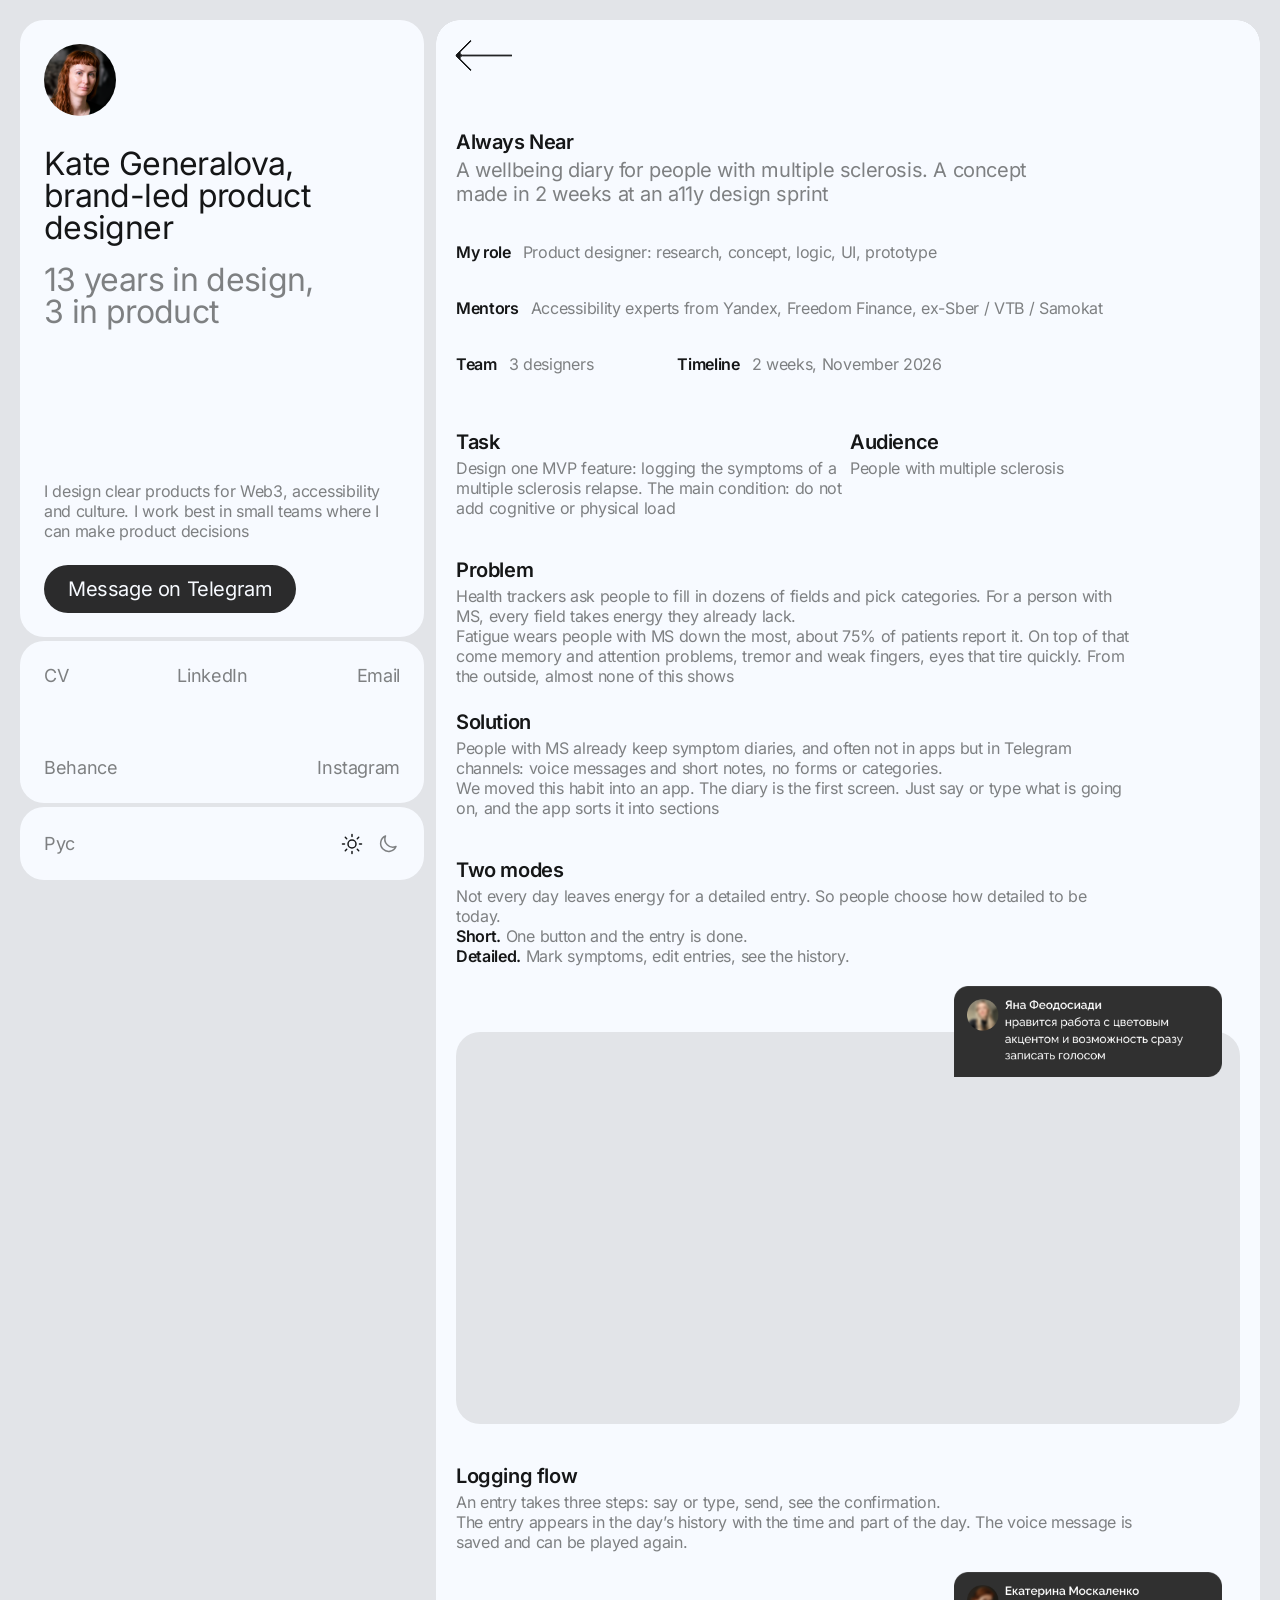
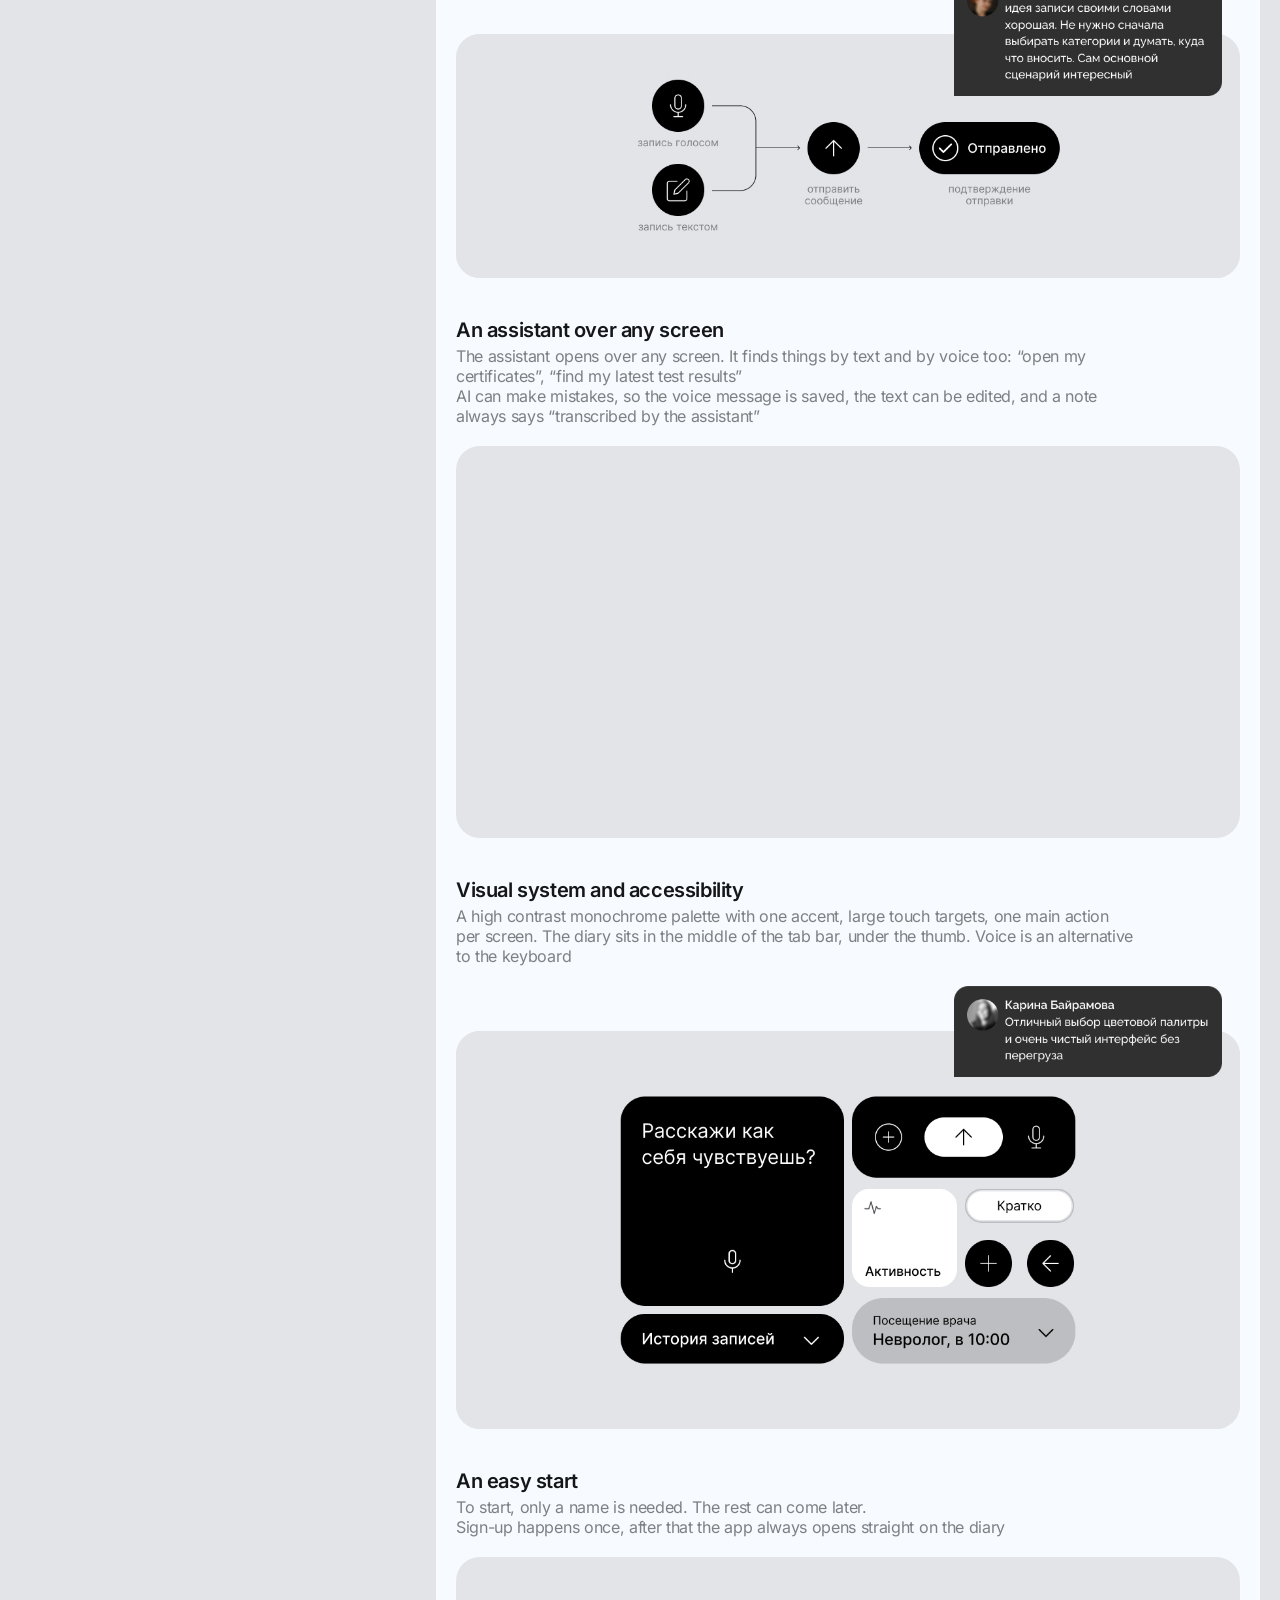
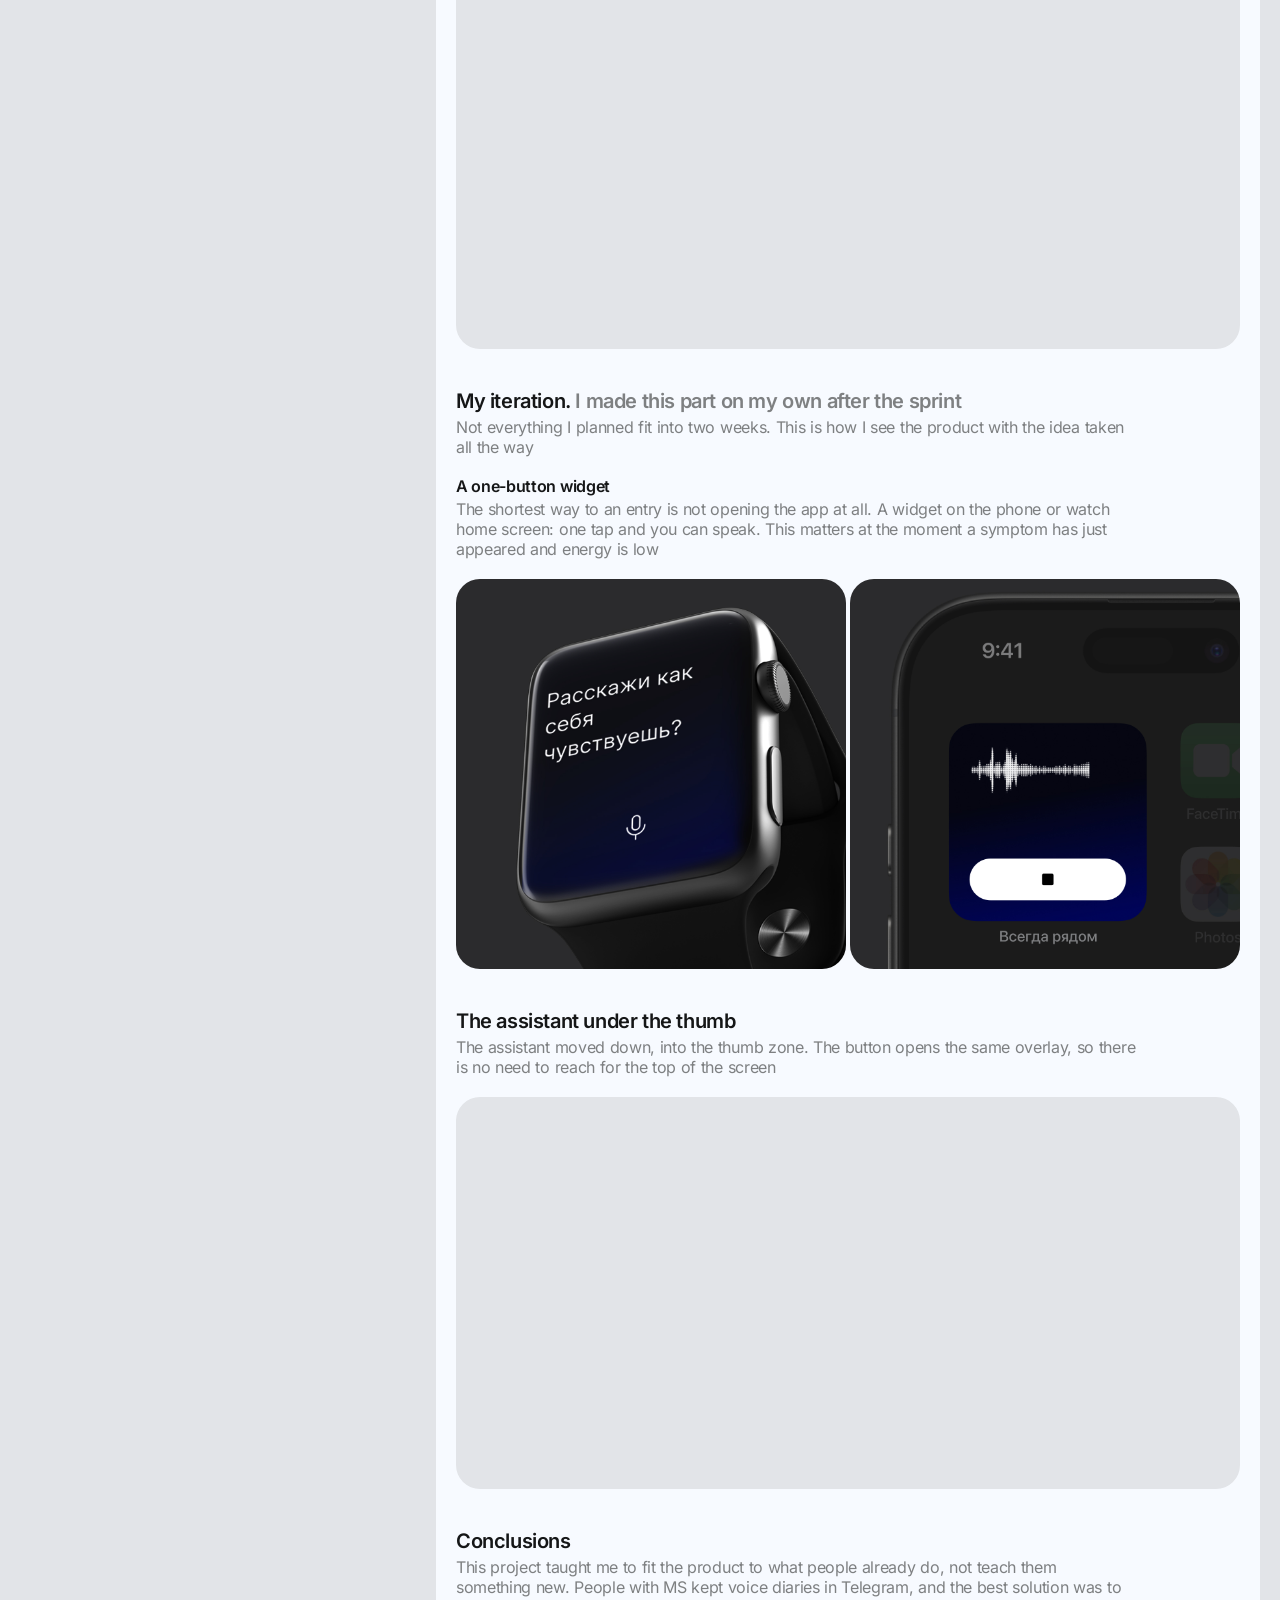
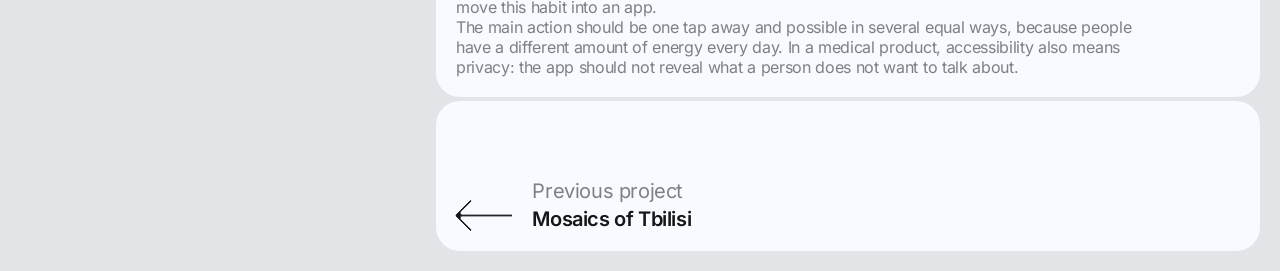
==== case_a11y.html @ 85a53da7 "Portfolio site Co-Authored-By: Claude Opus 5.5 <noreply@anthropic.com>" ====
<!doctype html>
<html lang="en" data-title-key="a_page_title">
<head>
<meta charset="utf-8">
<meta name="viewport" content="width=device-width, initial-scale=1">
<meta http-equiv="Content-Security-Policy" content="default-src 'self'; img-src 'self' data:; media-src 'self'; style-src 'self'; script-src 'self'; font-src 'self'; connect-src 'none'; object-src 'none'; base-uri 'none'; form-action 'none'">
<meta name="referrer" content="strict-origin-when-cross-origin">
<title>Катерина Генералова, продуктовый дизайнер</title>
<link rel="stylesheet" href="css/tokens.css">
<link rel="stylesheet" href="css/styles.css">
<script src="js/theme.js"></script>
<script src="js/app.js" defer></script>
</head>
<body class="page-case">
<svg class="svg-defs" width="0" height="0" aria-hidden="true" focusable="false"><filter id="tint-light" color-interpolation-filters="sRGB"><feColorMatrix type="matrix" values="0 0 0 0 0.9686  0 0 0 0 0.9804  0 0 0 0 1  0 0 0 1 0"/></filter></svg>
<a class="skip-link" href="#projects" data-i18n="skip">К содержимому</a>

<div class="layout">

  <!-- Mobile header (hidden on desktop). Figma 73:3357 -->
  <header class="panel mobile-head">
    <a class="nav-link t-link-24" href="https://drive.google.com/file/d/1fg4uXJg_R9ozg3dvVXu9_5D3tAVqgk2d/view" data-cv rel="noopener noreferrer" target="_blank" data-i18n="cv">CV</a>
    <!-- Figma 75:3471: Telegram button appears here once the profile button scrolls out of view (js/app.js) -->
    <a class="btn btn-small head-btn" href="https://t.me/Kate_Ge" target="_blank" rel="noopener noreferrer" data-i18n="btn_tg" tabindex="-1" aria-hidden="true">Message on Telegram</a>
    <button class="menu-btn" type="button" aria-label="Меню" data-i18n-aria="menu" aria-expanded="false" aria-controls="mobile-menu"><img src="assets/menu.svg" width="32" height="32" alt=""></button>
    <!-- Menu contents: same links as the desktop links panel, without CV. Layout inside is not in Figma, built from the desktop link style -->
    <ul class="mobile-menu" id="mobile-menu" hidden>
      <li><a class="nav-link t-link-24" href="https://www.linkedin.com/in/kate-generalova/" target="_blank" rel="noopener noreferrer">LinkedIn</a></li>
      <li><a class="nav-link t-link-24" href="mailto:kate.ge.dsgn@gmail.com">Email</a></li>
      <li><a class="nav-link t-link-24" href="https://www.behance.net/katya-generalova" target="_blank" rel="noopener noreferrer">Behance</a></li>
      <li><a class="nav-link t-link-24" href="https://www.instagram.com/ka_te_ge/" target="_blank" rel="noopener noreferrer">Instagram</a></li>
      <li><button class="nav-link t-link-24 lang-btn" type="button" data-lang-toggle>Eng</button></li>
      <li class="mobile-theme"><div class="theme-switch" role="group" aria-label="Тема" data-i18n-aria="theme_label">
          <button class="theme-btn" type="button" data-theme-set="light" aria-pressed="false" aria-label="Светлая тема" data-i18n-aria="theme_light"><svg class="theme-icon" width="24" height="24" viewBox="0 0 24 24" fill="none" stroke="currentColor" stroke-width="1.5" stroke-linecap="round" stroke-linejoin="round" aria-hidden="true" focusable="false"><circle cx="12" cy="12" r="4"/><path d="M12 2.5v2M12 19.5v2M2.5 12h2M19.5 12h2M5.3 5.3l1.4 1.4M17.3 17.3l1.4 1.4M5.3 18.7l1.4-1.4M17.3 6.7l1.4-1.4"/></svg></button>
          <button class="theme-btn" type="button" data-theme-set="dark" aria-pressed="false" aria-label="Тёмная тема" data-i18n-aria="theme_dark"><svg class="theme-icon" width="24" height="24" viewBox="0 0 24 24" fill="none" stroke="currentColor" stroke-width="1.5" stroke-linecap="round" stroke-linejoin="round" aria-hidden="true" focusable="false"><path d="M20 14.5A8 8 0 0 1 9.5 4a8 8 0 1 0 10.5 10.5z"/></svg></button>
        </div></li>
    </ul>
  </header>

  <aside class="sidebar">
    <section class="panel profile" aria-label="Профиль" data-i18n-aria="profile_label">
      <div class="profile-top">
        <img class="avatar" src="assets/avatar.png" width="72" height="72" alt="" data-i18n-alt="avatar">
        <h1 class="profile-name"><span class="t-heading-32 name" data-i18n="name">Катерина Генералова, продуктовый дизайнер с бренд-бэкграундом</span> <span class="t-heading-32 subtitle" data-i18n="subtitle">13 лет в дизайне,
3 года в продукте</span></h1>
      </div>
      <div class="profile-bottom">
        <p class="bio t-tag-16" data-i18n="bio">Проектирую понятные продукты: Web3, доступность, культура. Лучше всего работаю в небольших командах, где можно принимать продуктовые решения</p>
        <a class="btn" href="https://t.me/Kate_Ge" target="_blank" rel="noopener noreferrer" data-i18n="btn_tg">написать в Telegram</a>
      </div>
    </section>

    <nav class="panel links" aria-label="Ссылки" data-i18n-aria="links_label">
      <ul class="links-row">
        <li><a class="nav-link t-link-24" href="https://drive.google.com/file/d/1fg4uXJg_R9ozg3dvVXu9_5D3tAVqgk2d/view" data-cv rel="noopener noreferrer" target="_blank" data-i18n="cv">CV</a></li>
        <li><a class="nav-link t-link-24" href="https://www.linkedin.com/in/kate-generalova/" target="_blank" rel="noopener noreferrer">LinkedIn</a></li>
        <li><a class="nav-link t-link-24" href="mailto:kate.ge.dsgn@gmail.com">Email</a></li>
      </ul>
      <ul class="links-row">
        <li><a class="nav-link t-link-24" href="https://www.behance.net/katya-generalova" target="_blank" rel="noopener noreferrer">Behance</a></li>
        <li><a class="nav-link t-link-24" href="https://www.instagram.com/ka_te_ge/" target="_blank" rel="noopener noreferrer">Instagram</a></li>
      </ul>
    </nav>

    <!-- Figma final 2, 169:4164: language and theme sit in the bottom panel on desktop -->
    <div class="panel settings">
      <button class="nav-link t-link-24 lang-btn" type="button" data-lang-toggle>Eng</button>
      <div class="theme-switch" role="group" aria-label="Тема" data-i18n-aria="theme_label">
        <button class="theme-btn" type="button" data-theme-set="light" aria-pressed="false" aria-label="Светлая тема" data-i18n-aria="theme_light"><svg class="theme-icon" width="24" height="24" viewBox="0 0 24 24" fill="none" stroke="currentColor" stroke-width="1.5" stroke-linecap="round" stroke-linejoin="round" aria-hidden="true" focusable="false"><circle cx="12" cy="12" r="4"/><path d="M12 2.5v2M12 19.5v2M2.5 12h2M19.5 12h2M5.3 5.3l1.4 1.4M17.3 17.3l1.4 1.4M5.3 18.7l1.4-1.4M17.3 6.7l1.4-1.4"/></svg></button>
        <button class="theme-btn" type="button" data-theme-set="dark" aria-pressed="false" aria-label="Тёмная тема" data-i18n-aria="theme_dark"><svg class="theme-icon" width="24" height="24" viewBox="0 0 24 24" fill="none" stroke="currentColor" stroke-width="1.5" stroke-linecap="round" stroke-linejoin="round" aria-hidden="true" focusable="false"><path d="M20 14.5A8 8 0 0 1 9.5 4a8 8 0 1 0 10.5 10.5z"/></svg></button>
      </div>
    </div>
  </aside>

  <main id="projects" class="projects" tabindex="-1">
    <article class="case panel">
      <a class="case-back" href="index.html" aria-label="Назад к проектам" data-i18n-aria="back"><span class="arrow-wrap"><img class="arrow" src="assets/arrow.svg" alt="" width="57.43" height="31.12"></span></a>

      <header class="case-head">
        <div class="case-intro">
          <h2 class="t-title-20" data-i18n="a_title">Всегда рядом</h2>
          <p class="t-desc-20" data-i18n="a_desc">Дневник самочувствия для людей с рассеянным склерозом. Концепт, сделанный за 2 недели на a11y дизайн-спринте</p>
        </div>
      </header>

      <div class="case-meta">
        <div class="case-role"><span class="case-label" data-i18n="role_label">Моя роль</span><span class="case-text" data-i18n="a_role">Продуктовый дизайнер: исследование, концепция, логика, UI, прототип</span></div>
        <div class="case-role"><span class="case-label" data-i18n="a_mentors_l">Менторы</span><span class="case-text" data-i18n="a_mentors">Эксперты по доступности из Яндекс, Freedom Finance, ex-Сбер / ВТБ / Самокат</span></div>
        <div class="case-meta-row">
          <div class="case-role"><span class="case-label" data-i18n="a_team_l">Команда</span><span class="case-text" data-i18n="a_team">3 дизайнера</span></div>
          <div class="case-role"><span class="case-label" data-i18n="a_term_l">Срок</span><span class="case-text" data-i18n="a_term">2 недели, ноябрь 2026</span></div>
        </div>
      </div>

      <div class="case-cols">
        <section class="case-col">
          <h3 class="t-title-20" data-i18n="task_h">Задача</h3>
          <p class="case-text" data-i18n="a_task">Спроектировать одну MVP-фичу: фиксацию симптомов обострения рассеянного склероза. Главное условие «не увеличивать когнитивную и физическую нагрузку на человека»</p>
        </section>
        <section class="case-col">
          <h3 class="t-title-20" data-i18n="aud_h">Аудитория</h3>
          <p class="case-text" data-i18n="a_aud">Люди с рассеянным склерозом</p>
        </section>
      </div>

      <section class="case-block">
        <div class="case-copy">
          <h3 class="t-title-20" data-i18n="a_prob_h">Проблема</h3>
          <p class="case-text" data-i18n="a_prob_1"></p>
          <p class="case-text" data-i18n="a_prob_2"></p>
        </div>
      </section>

      <section class="case-block case-block-tight">
        <div class="case-copy">
          <h3 class="t-title-20" data-i18n="sol_h">Решение</h3>
          <p class="case-text" data-i18n="a_sol_1"></p>
          <p class="case-text" data-i18n="a_sol_2"></p>
        </div>
      </section>

      <section class="case-block">
        <div class="case-copy">
          <h3 class="t-title-20" data-i18n="a_modes_h">Два режима</h3>
          <p class="case-text" data-i18n="a_modes_t"></p>
          <p class="case-text"><strong class="case-num" data-i18n="a_short_b">Кратко.</strong> <span data-i18n="a_short_t"></span></p>
          <p class="case-text"><strong class="case-num" data-i18n="a_full_b">Развёрнуто.</strong> <span data-i18n="a_full_t"></span></p>
        </div>
      </section>

      <figure class="case-fig has-comment c-short">
        <img class="case-comment" src="assets/a11y/comment-feodosiadi.png" width="822" height="278" alt="Яна Феодосиади: нравится работа с цветовым акцентом и возможность сразу записать голосом" data-i18n-alt="a_c_feo" loading="lazy">
        <video class="case-video" src="assets/a11y/diary-modes.mp4" width="1920" height="1080" autoplay muted loop playsinline preload="metadata" aria-label="Видео: краткий и развёрнутый режим дневника" data-i18n-aria="a_v_modes"></video>
      </figure>

      <section class="case-block">
        <div class="case-copy">
          <h3 class="t-title-20" data-i18n="a_flow_h">Сценарий записи</h3>
          <p class="case-text" data-i18n="a_flow_1"></p>
          <p class="case-text" data-i18n="a_flow_2"></p>
        </div>
      </section>

      <figure class="case-fig has-comment c-tall">
        <img class="case-comment" src="assets/a11y/comment-moskalenko.png" width="822" height="380" alt="Екатерина Москаленко: идея записи своими словами хорошая. Не нужно сначала выбирать категории и думать, куда что вносить. Сам основной сценарий интересный" data-i18n-alt="a_c_mos" loading="lazy">
        <img src="assets/a11y/scenario.jpg" width="1200" height="374" alt="Три шага записи: сказать или написать, отправить, увидеть подтверждение" data-i18n-alt="a_i_flow" loading="lazy">
      </figure>

      <section class="case-block">
        <div class="case-copy">
          <h3 class="t-title-20" data-i18n="a_asst_h">Помощник поверх экрана</h3>
          <p class="case-text" data-i18n="a_asst_1"></p>
          <p class="case-text" data-i18n="a_asst_2"></p>
        </div>
      </section>

      <figure class="case-fig">
        <video class="case-video" src="assets/a11y/assistant.mp4" width="1920" height="1080" autoplay muted loop playsinline preload="metadata" aria-label="Видео: помощник поверх экрана" data-i18n-aria="a_v_asst"></video>
      </figure>

      <section class="case-block">
        <div class="case-copy">
          <h3 class="t-title-20" data-i18n="a_vis_h">Визуальная система и доступность</h3>
          <p class="case-text" data-i18n="a_vis_t"></p>
        </div>
      </section>

      <figure class="case-fig has-comment c-short">
        <img class="case-comment" src="assets/a11y/comment-bayramova.png" width="822" height="278" alt="Карина Байрамова: отличный выбор цветовой палитры и очень чистый интерфейс без перегруза" data-i18n-alt="a_c_bay" loading="lazy">
        <img src="assets/a11y/visual.jpg" width="1200" height="608" alt="Палитра, акцент и крупные элементы интерфейса" data-i18n-alt="a_i_vis" loading="lazy">
      </figure>

      <section class="case-block">
        <div class="case-copy">
          <h3 class="t-title-20" data-i18n="a_start_h">Простой старт</h3>
          <p class="case-text" data-i18n="a_start_1"></p>
          <p class="case-text" data-i18n="a_start_2"></p>
        </div>
      </section>

      <figure class="case-fig">
        <video class="case-video" src="assets/a11y/onboarding.mp4" width="1920" height="1080" autoplay muted loop playsinline preload="metadata" aria-label="Видео: первый запуск приложения" data-i18n-aria="a_v_start"></video>
      </figure>

      <section class="case-block case-part">
        <div class="case-copy">
          <h3 class="t-title-20"><span data-i18n="a_iter_h">Моя итерация.</span> <span class="case-h-sub" data-i18n="a_iter_sub">Эту часть я сделала самостоятельно после спринта</span></h3>
          <p class="case-text" data-i18n="a_iter_t"></p>
          <h4 class="case-label case-sub" data-i18n="a_widget_h">Виджет с одной кнопкой</h4>
          <p class="case-text" data-i18n="a_widget_t"></p>
        </div>
      </section>

      <figure class="case-fig case-fig-duo">
        <img src="assets/a11y/watch.jpg" width="600" height="600" alt="Виджет на часах" data-i18n-alt="a_i_watch" loading="lazy">
        <img src="assets/a11y/widget-phone.jpg" width="600" height="600" alt="Виджет на рабочем экране телефона" data-i18n-alt="a_i_phone" loading="lazy">
      </figure>

      <section class="case-block">
        <div class="case-copy">
          <h3 class="t-title-20" data-i18n="a_thumb_h">Помощник под большим пальцем</h3>
          <p class="case-text" data-i18n="a_thumb_t"></p>
        </div>
      </section>

      <figure class="case-fig">
        <video class="case-video" src="assets/a11y/assistant-thumb.mp4" width="1920" height="1080" autoplay muted loop playsinline preload="metadata" aria-label="Видео: кнопка помощника внизу экрана" data-i18n-aria="a_v_thumb"></video>
      </figure>

      <section class="case-block">
        <div class="case-copy">
          <h3 class="t-title-20" data-i18n="concl_h">Выводы</h3>
          <p class="case-text" data-i18n="a_concl_1"></p>
          <p class="case-text" data-i18n="a_concl_2"></p>
        </div>
      </section>
    </article>

    <!-- Figma final 2, 169:4149 / 169:4137 / 169:4172: next only, prev and next, prev only -->
    <nav class="panel case-nav" aria-label="Другие проекты" data-i18n-aria="case_nav_label">
      <a class="case-nav-link is-prev" href="case_mosaics.html">
        <span class="arrow-wrap"><img class="arrow" src="assets/arrow.svg" alt="" width="57.43" height="31.12"></span>
        <span class="next-text">
          <span class="t-desc-20 next-label" data-i18n="prev_label">Предыдущий проект</span>
          <span class="t-title-20 next-name" data-i18n="m_title"></span>
        </span>
      </a>
    </nav>
  </main>

</div>
</body>
</html>
---- css/tokens.css ----
/* Tokens from Figma file MJMuL77cNh9CYoejPdPXYG, page "UI Kit". Do not add colors without asking the user. */
:root {
  /* colors */
  --color-bg-outer: #E2E4E8;      /* page background behind panels */
  --color-bg-page: #F7FAFF;       /* panels and cards */
  --color-bg-button: #2B2B2C;
  --color-text-primary: #151617;
  --color-text-secondary: #7E8082; /* AA PROBLEM: 3.79:1 on #F7FAFF. OK only for text 24px+. User may replace with a darker value. */
  --color-text-on-button: #F7FAFF;
  --color-border-default: #7E8082;
  /* placeholder only (avatar circle, not in kit): #D5D6D9 */

  /* spacing (px) */
  --space-4: 4px; --space-8: 8px; --space-10: 10px; --space-12: 12px; --space-16: 16px;
  --space-20: 20px; --space-24: 24px; --space-32: 32px;

  /* radius */
  --radius-panel: 24px; --radius-button: 24px; --radius-tag: 12px;

  --font: "Inter", system-ui, sans-serif;
}

/* Text styles. Figma letter spacing in percent = em fraction. */
body { margin: 0; font-family: var(--font); font-weight: 400; background: var(--color-bg-outer); color: var(--color-text-primary); }
.t-heading-32 { font: 400 32px/32px var(--font); letter-spacing: -0.02em; }  /* desktop name and subtitle */
.t-link-24    { font: 400 24px/24px var(--font); letter-spacing: -0.04em; }  /* links; mobile name and subtitle */
.t-title-20   { font: 600 20px/24px var(--font); letter-spacing: -0.02em; }  /* project title; case section headings */
.t-desc-20    { font: 400 20px/24px var(--font); letter-spacing: -0.02em; }  /* project description */
.t-body-18    { font: 400 18px/22px var(--font); letter-spacing: -0.02em; }  /* desktop bio */
.t-tag-16     { font: 400 16px/20px var(--font); letter-spacing: -0.02em; }  /* tags; mobile bio */
.t-text-16    { font: 400 16px/18px var(--font); letter-spacing: -0.02em; }  /* case body text */
.t-label-16   { font: 600 16px/18px var(--font); letter-spacing: -0.02em; }  /* "Моя роль" label; bold numbers in results */
.t-button-20  { font: 400 20px/24px var(--font); letter-spacing: -0.03em; }  /* button */
.t-button-16  { font: 400 16px/20px var(--font); letter-spacing: -0.02em; }  /* button in narrow mobile state (frame 75:3471) */
.t-caption-12 { font: 400 12px/12px var(--font); letter-spacing: -0.02em; }  /* footer */

/* Dark theme: the same palette, roles swapped. No new colors. Page background is the grey, panels are the darkest colour. */
:root { color-scheme: light; }
:root[data-theme="dark"] {
  color-scheme: dark;
  --color-bg-outer: #2B2B2C;
  --color-bg-page: #151617;
  --color-bg-button: #F7FAFF;
  --color-text-primary: #F7FAFF;
  --color-text-secondary: #7E8082;
  --color-text-on-button: #151617;
}
---- css/styles.css ----
/* Inter, self-hosted (Regular 400, Semi Bold 600). Source: @fontsource/inter, OFL license. */
@font-face { font-family: "Inter"; font-weight: 400; font-style: normal; font-display: swap;
  src: url("../assets/fonts/inter-cyrillic-400-normal.woff2") format("woff2");
  unicode-range: U+0301, U+0400-045F, U+0490-0491, U+04B0-04B1, U+2116; }
@font-face { font-family: "Inter"; font-weight: 400; font-style: normal; font-display: swap;
  src: url("../assets/fonts/inter-latin-400-normal.woff2") format("woff2");
  unicode-range: U+0000-00FF, U+0131, U+0152-0153, U+02BB-02BC, U+02C6, U+02DA, U+02DC, U+0304, U+0308, U+0329, U+2000-206F, U+20AC, U+2122, U+2191, U+2193, U+2212, U+2215, U+FEFF, U+FFFD; }
@font-face { font-family: "Inter"; font-weight: 600; font-style: normal; font-display: swap;
  src: url("../assets/fonts/inter-cyrillic-600-normal.woff2") format("woff2");
  unicode-range: U+0301, U+0400-045F, U+0490-0491, U+04B0-04B1, U+2116; }
@font-face { font-family: "Inter"; font-weight: 600; font-style: normal; font-display: swap;
  src: url("../assets/fonts/inter-latin-600-normal.woff2") format("woff2");
  unicode-range: U+0000-00FF, U+0131, U+0152-0153, U+02BB-02BC, U+02C6, U+02DA, U+02DC, U+0304, U+0308, U+0329, U+2000-206F, U+20AC, U+2122, U+2191, U+2193, U+2212, U+2215, U+FEFF, U+FFFD; }

html { -webkit-font-smoothing: antialiased; -moz-osx-font-smoothing: grayscale; text-rendering: optimizeLegibility; }
*, *::before, *::after { box-sizing: border-box; }
h1, h2, h3, p, ul { margin: 0; padding: 0; }
ul { list-style: none; }
a { color: inherit; text-decoration: none; }
button { font: inherit; color: inherit; background: none; border: 0; padding: 0; cursor: pointer; }

/* Keyboard focus */
:focus-visible { outline: 2px solid var(--color-text-primary); outline-offset: 2px; border-radius: 4px; }

.skip-link { position: absolute; left: 20px; top: -64px; z-index: 10; padding: 12px 24px; border-radius: var(--radius-button);
  background: var(--color-bg-button); color: var(--color-text-on-button); font: 400 16px/20px var(--font); }
.skip-link:focus { top: 20px; }

/* Layout: sidebar 404 + column 12 + projects */
.layout { display: grid; grid-template-columns: 404px minmax(0, 1fr); gap: 12px; padding: 20px; align-items: start; }

.panel { background: var(--color-bg-page); border-radius: var(--radius-panel); padding: var(--space-24); }

.sidebar { position: sticky; top: 20px; height: calc(100vh - 40px); min-height: 520px;
  display: grid; grid-template-rows: 1fr auto auto; gap: var(--space-4); }

.profile { display: flex; flex-direction: column; justify-content: space-between; gap: var(--space-24); }
.avatar { width: 72px; height: 72px; border-radius: 50%; object-fit: cover; display: block; margin-bottom: var(--space-32); }
.profile-name { font-weight: 400; }
.profile-name .name { display: block; color: var(--color-text-primary); }
.profile-name .subtitle { display: block; margin-top: var(--space-20); color: var(--color-text-secondary); white-space: pre-line; }
.bio { color: var(--color-text-secondary); margin-bottom: var(--space-24); }


.btn { font: 400 20px/24px var(--font); letter-spacing: -0.02em; display: inline-flex; align-items: center; justify-content: center; gap: var(--space-8); height: 48px; padding: 12px 24px;
  border-radius: var(--radius-button); background: var(--color-bg-button); color: var(--color-text-on-button); }

.links { display: flex; flex-direction: column; justify-content: space-between; gap: var(--space-24); min-height: 162px; }
.links-row { display: flex; flex-wrap: nowrap; justify-content: space-between; gap: 12px; /* mockup gap is 33, but text is wider in browser than in Figma, space-between spreads it */ }
.nav-link { color: var(--color-text-secondary); }
.links .nav-link { font: 400 18px/22px var(--font); letter-spacing: -0.02em; } /* desktop links block: same style as the card description */
.nav-link:hover { color: var(--color-text-primary); }
.lang-btn { align-self: flex-start; }
/* Bottom panel, Figma 169:4164: 404 x 73, controls 24 high sitting 20 above the bottom edge */
.settings { display: flex; align-items: center; justify-content: space-between; min-height: 73px; padding: 0 var(--space-24); }
.settings .nav-link { font: 400 18px/24px var(--font); letter-spacing: -0.02em; }
.settings .lang-btn { align-self: center; } /* the general .lang-btn rule pins it to the top */
.theme-switch { display: flex; gap: var(--space-12); }
.theme-btn { display: flex; align-items: center; justify-content: center; width: 24px; height: 24px; color: var(--color-text-secondary); }
.theme-btn:hover, .theme-btn[aria-pressed="true"] { color: var(--color-text-primary); }
.svg-defs { position: absolute; width: 0; height: 0; overflow: hidden; }
/* Dark theme: the dark arrow in the SVG file is recoloured to the light text colour */
:root[data-theme="dark"] .arrow { filter: url(#tint-light); }


/* Projects. Figma 74:3322: padding 20, text top left (306 wide), bottom row 36 high with arrow and tags centered */
.projects { display: grid; grid-template-columns: minmax(0, 1fr); gap: var(--space-4); }
.projects:focus { outline: none; }
.project-card { display: grid; grid-template-columns: auto 1fr; grid-template-rows: 1fr auto; grid-template-areas: "text text" "arrow tags";
  align-items: center; min-height: 568px; padding: var(--space-20); background: var(--color-bg-page); border-radius: var(--radius-panel); }
.card-text { grid-area: text; align-self: start; width: 306px; max-width: 100%; display: flex; flex-direction: column; gap: var(--space-4); }
.card-text .t-title-20 { color: var(--color-text-primary); }
.card-text .t-desc-20 { color: var(--color-text-primary); font: 400 18px/22px var(--font); letter-spacing: -0.02em; } /* same colour as the title, regular weight (user request). 18/22 on desktop and mobile; Figma mobile frame 75:3391 still shows 20/24 */
.arrow-box { grid-area: arrow; display: flex; align-items: center; height: 36px; }
.arrow-wrap { position: relative; display: block; width: 56.428px; height: 30.118px; }
.arrow { position: absolute; inset: -0.5px; width: 57.43px; height: 31.12px; max-width: none; }
.tags { grid-area: tags; min-width: 0; justify-self: end; display: flex; flex-wrap: wrap; justify-content: flex-end; gap: var(--space-12); }
.tag { padding: var(--space-8); border-radius: var(--radius-tag); color: var(--color-text-secondary); }
/* Card with a cover: the card has the proportions of the image (1200 x 690) and the image fills it. Text keeps the light-theme
   colours in both themes (the cover is light). */
.project-card.has-cover { position: relative; overflow: hidden; isolation: isolate; min-height: 0; aspect-ratio: 1200 / 690;
  --color-text-primary: #151617; --color-text-secondary: #7E8082; }
.project-card.has-cover > :not(.card-cover) { position: relative; z-index: 1; }
.project-card.has-cover .tag { color: #151617; }
.card-cover { position: absolute; inset: 0; z-index: 0; width: 100%; height: 100%; object-fit: cover; }
/* Dark cover (A11Y case, 1200 x 660): light text and arrow in both themes */
.project-card.has-cover.cover-dark { aspect-ratio: 1200 / 660; --color-text-primary: #F7FAFF; --color-text-secondary: #A9ABAE; }
.project-card.has-cover.cover-dark .tag { color: #F7FAFF; }
.project-card.has-cover.cover-dark .arrow, :root[data-theme="dark"] .project-card.has-cover.cover-dark .arrow { filter: url(#tint-light); }
:root[data-theme="dark"] .project-card.has-cover .arrow { filter: none; }
/* TEMPORARY, while the home page has only two projects: on desktop the projects column is at least as tall as the sticky
   sidebar, so both columns end on the same line. The cover cards grow taller than their image ratio and the image is
   cropped at the sides (object-fit: cover). Has no effect once the cards are taller than the sidebar. Remove with the third project. */
@media (min-width: 860px) {
  .projects-home { display: flex; flex-direction: column; min-height: max(520px, calc(100vh - 40px)); }
  .projects-home > .project-card { flex: 1 0 auto; width: 100%; min-width: 0; } /* grows in height only; the width stays the column width */
}
.card-pair { display: grid; grid-template-columns: minmax(0, 1fr) minmax(0, 1fr); gap: var(--space-4); }
/* When the column is too narrow for two cards side by side (desktop layout, under 1100px), stack them */
@media (min-width: 860px) and (max-width: 1099.98px) { .card-pair { grid-template-columns: minmax(0, 1fr); } }
.card-pair .project-card { min-height: 490px; }

/* Case page. Figma 67:2999 (desktop) and 75:3516 (mobile) */
.case { display: flex; flex-direction: column; align-items: stretch; padding: var(--space-20); }
.case-back { position: sticky; top: 20px; z-index: 6; display: block; width: auto; margin: -20px -20px 0; padding: 20px 20px 16px; background: var(--color-bg-page); border-radius: 0; }
.case-back::after { content: ""; position: absolute; left: 0; right: 0; top: 0; height: var(--radius-panel); pointer-events: none;
  background: radial-gradient(circle at 100% 100%, transparent calc(var(--radius-panel) - 0.5px), var(--color-bg-outer) var(--radius-panel)) left top / var(--radius-panel) var(--radius-panel) no-repeat,
              radial-gradient(circle at 0 100%, transparent calc(var(--radius-panel) - 0.5px), var(--color-bg-outer) var(--radius-panel)) right top / var(--radius-panel) var(--radius-panel) no-repeat; } /* outer-colour corners so the stuck bar keeps the panel's rounded top */
/* Prev / next project, Figma final 2: 169:4149 (next only), 169:4137 (both), 169:4172 (prev only).
   Each link fills its part of the panel, so the whole area is clickable. Arrow and text sit on the bottom edge, 20 apart. */
.case-nav { display: flex; min-height: 150px; padding: 0; }
.case-nav-link { flex: 1 1 0; min-width: 0; display: flex; align-items: flex-end; gap: var(--space-20); padding: var(--space-20); border-radius: var(--radius-panel); }
.case-nav-link.is-next { justify-content: flex-end; }
.case-nav-link:focus-visible { outline-offset: -2px; }
.case-nav-link.is-prev .arrow-wrap { transform: scaleX(-1); }
.case-nav-link .arrow-wrap { flex-shrink: 0; margin-bottom: 0; }
.case-nav-link:hover .next-label { color: var(--color-text-primary); }
.next-text { display: flex; flex-direction: column; gap: var(--space-4); max-width: 306px; min-width: 0; }
.next-label { color: var(--color-text-secondary); }
.next-name { color: var(--color-text-primary); }
.case-back::before { content: ""; position: absolute; left: 0; right: 0; top: -20px; height: 20px; background: var(--color-bg-outer); }
.case-back .arrow-wrap { width: 56.428px; height: 30.118px; }
.case-back .arrow-wrap { transform: scaleX(-1); }
.case-head { display: flex; justify-content: space-between; align-items: flex-start; gap: var(--space-24); margin-top: 44px; }
.case-intro { max-width: 619px; display: flex; flex-direction: column; gap: var(--space-4); }
.case-intro .t-title-20 { color: var(--color-text-primary); }
.case-intro .t-desc-20 { color: var(--color-text-secondary); }
.case .tags { grid-area: auto; justify-self: auto; flex-shrink: 0; }
.case-role { display: flex; gap: 12px; align-items: baseline; margin-top: 36px; }
.case-label { font: 600 16px/18px var(--font); letter-spacing: -0.02em; color: var(--color-text-primary); }
.case-text { font: 400 16px/20px var(--font); letter-spacing: -0.02em; color: var(--color-text-secondary); }
.case-num { font-weight: 600; color: var(--color-text-primary); }
.case-cols { display: grid; grid-template-columns: minmax(0, 1fr) minmax(0, 1fr); gap: var(--space-4); margin-top: 56px; }
.case-col { display: flex; flex-direction: column; gap: var(--space-4); }
.case-copy { display: flex; flex-direction: column; gap: 0; }
.case-copy > h3 { margin-bottom: var(--space-4); }
.case-col .t-title-20, .case-copy .t-title-20 { color: var(--color-text-primary); }
.case-media { height: 318px; border-radius: var(--radius-panel); background: var(--color-bg-outer); }
.case-media-lg { height: 455px; margin-top: 36px; }
.case-fig { margin: 20px 0 0; }
.case-block.case-duo { display: grid; grid-template-columns: repeat(2, minmax(0, 1fr)); gap: var(--space-4); }
.case-block.case-duo .case-copy { max-width: none; }
.case-fig img, .case-video { display: block; width: 100%; height: auto; border-radius: var(--radius-panel); background: var(--color-bg-outer); }
html[lang="ru"] .m-en, html[lang="en"] .m-ru { display: none; }
.case-block { display: flex; flex-direction: column; gap: var(--space-20); margin-top: 40px; }
.case-block .case-copy { max-width: 680px; }
/* A11Y case: meta rows (role, mentors, team + timeline), part 2 heading, two images side by side */
.case-meta { display: flex; flex-direction: column; gap: 36px; margin-top: 36px; }
.case-meta .case-role { margin-top: 0; }
.case-meta-row { display: flex; flex-wrap: wrap; column-gap: 84px; row-gap: 36px; }
.case-h-sub { color: var(--color-text-secondary); }
.case-sub { margin: var(--space-20) 0 var(--space-4); }
.case-block-tight { margin-top: 24px; }
.case-fig-duo { display: grid; grid-template-columns: repeat(2, minmax(0, 1fr)); gap: var(--space-4); }
/* Mentor comment (Figma-style image) over the top right corner of a picture or video. Sizes are in % of the media width,
   so the comment scales with it. Half of the comment sticks out above the media: the figure reserves that space on top. */
.case-fig.has-comment { position: relative; --cw: 34.25%; --cr: 0.3382; padding-top: calc(var(--cw) * var(--cr) / 2); }
.case-fig.c-tall { --cr: 0.4623; }
.case-comment { position: absolute; top: 0; right: 2.25%; z-index: 1; width: var(--cw); height: auto; }
.case-fig .case-comment { width: var(--cw); border-radius: 0; background: none; }

.mobile-head { display: none; }
.head-btn { display: none; }

/* Tablet: 860 to 1099px. The sidebar gets about 22% narrower (404 -> 316) and its type and paddings follow the mobile sizes,
   so the left block stays clearly narrower than the projects column. */
@media (min-width: 860px) and (max-width: 1099.98px) {
  .layout { grid-template-columns: 316px minmax(0, 1fr); }
  .profile { padding: var(--space-20); }
  .avatar { margin-bottom: var(--space-24); }
  .profile-name .name, .profile-name .subtitle { font: 400 24px/24px var(--font); letter-spacing: -0.04em; }
  .profile-name .subtitle { margin-top: var(--space-16); }
  .bio { font: 400 16px/20px var(--font); letter-spacing: -0.02em; margin-bottom: var(--space-20); }
  .btn { letter-spacing: -0.03em; }
  .links { padding: var(--space-20); }
  .settings { padding: 0 var(--space-20); }
}

/* Mobile: below 860px, where the sidebar and the projects column become about equal. Figma mobile frames 73:3268 and 75:3471 */
@media (max-width: 859.98px) {
  .layout { display: flex; flex-direction: column; align-items: stretch; gap: var(--space-4); }
  .sidebar { display: contents; }
  .layout { padding-top: 0; }
  /* Sticky header. ::before paints the page colour behind it: 20px above, the 4px gap below, and below the gap two
     inverse 24px corners, so the card scrolling under the header looks like a block with rounded top corners.
     ::after is the rounded header card itself, drawn on top. */
  .mobile-head { display: flex; align-items: center; justify-content: space-between; padding: var(--space-20); order: 0;
    position: sticky; top: 20px; z-index: 5; margin-top: var(--space-20); background: transparent; }
  .mobile-head::before { content: ""; position: absolute; z-index: -2; left: 0; right: 0; top: -20px; bottom: calc(-4px - var(--radius-panel)); pointer-events: none;
    background:
      radial-gradient(circle at 100% 100%, transparent calc(var(--radius-panel) - 0.5px), var(--color-bg-outer) var(--radius-panel)) left bottom / var(--radius-panel) var(--radius-panel) no-repeat,
      radial-gradient(circle at 0 100%, transparent calc(var(--radius-panel) - 0.5px), var(--color-bg-outer) var(--radius-panel)) right bottom / var(--radius-panel) var(--radius-panel) no-repeat,
      linear-gradient(var(--color-bg-outer), var(--color-bg-outer)) left top / 100% calc(100% - var(--radius-panel)) no-repeat; }
  .mobile-head::after { content: ""; position: absolute; z-index: -1; inset: 0; border-radius: var(--radius-panel); background: var(--color-bg-page); pointer-events: none; }
  .mobile-head { flex-wrap: wrap; row-gap: var(--space-24); }
  .mobile-menu { flex-basis: 100%; display: flex; flex-direction: column; gap: var(--space-24); }
  .mobile-menu[hidden] { display: none; }
  .btn-small { font: 400 16px/20px var(--font); letter-spacing: -0.02em; height: auto; }
  .mobile-head.is-scrolled .head-btn { display: inline-flex; }
  .menu-btn { display: block; width: 32px; height: 32px; }
  .menu-btn img { display: block; }
  .profile { order: 1; padding: var(--space-20); min-height: 500px; }
  .avatar { margin-bottom: var(--space-24); }
  .profile-name .name, .profile-name .subtitle { font: 400 24px/24px var(--font); letter-spacing: -0.04em; }
  .profile-name .subtitle { margin-top: var(--space-16); white-space: normal; } /* no forced line break on mobile, wraps only when the width requires it */
  .bio { font: 400 16px/20px var(--font); letter-spacing: -0.02em; margin-bottom: var(--space-20); }
  .btn { letter-spacing: -0.03em; }
  .links { display: none; }
  .projects { order: 2; }
  .project-card { grid-template-columns: 1fr; grid-template-rows: auto 1fr auto; grid-template-areas: "text" "tags" "arrow"; align-items: start; min-height: 568px; }
  .project-card.has-cover .card-text .t-desc-20 { display: none; } /* low cover on mobile: the description would sit on the image and be unreadable (user decision) */
  .card-text { width: auto; }  .tags { justify-self: start; justify-content: flex-start; margin-top: 0; align-self: center; } /* tag sits in the middle between the title and the arrow */
  .arrow-box { align-self: end; }
  .page-case .profile { display: none; } /* Figma 75:3516 has no profile panel on the case page */
  .case { order: 2; }
  .case-nav { order: 3; flex-direction: column; } /* both links: stacked on mobile, prev on top */
  .case-nav-link { flex: 1 0 auto; }
  .case-nav-link.is-next { justify-content: space-between; }
  .settings { display: none; } /* language and theme live in the mobile menu */
  .case-head { margin-top: 0; }
  .case-back { display: none; } /* no back arrow in Figma mobile frame 75:3516 */
  .case .tags { display: none; } /* not shown in Figma mobile frame 75:3516 */
  .case-role { flex-direction: column; gap: var(--space-8); margin-top: 40px; }
  .case-cols { grid-template-columns: minmax(0, 1fr); gap: 32px; margin-top: 38px; }
  .case-media, .case-media-lg { height: 243px; }
  .case-media-lg { margin-top: 36px; }
  .card-pair { grid-template-columns: 1fr; }
  .card-pair .project-card { min-height: 568px; }
  .case-block.case-duo { grid-template-columns: minmax(0, 1fr); gap: var(--space-20); }
  .case-meta { gap: 24px; margin-top: 40px; }
  .case-meta .case-role { margin-top: 0; }
  .case-meta-row { flex-direction: column; row-gap: 24px; }
  .case-fig-duo { grid-template-columns: minmax(0, 1fr); }
  .case-fig.has-comment { --cw: 36%; }
}

@media (prefers-reduced-motion: reduce) {
  * { animation: none !important; transition: none !important; scroll-behavior: auto !important; }
}
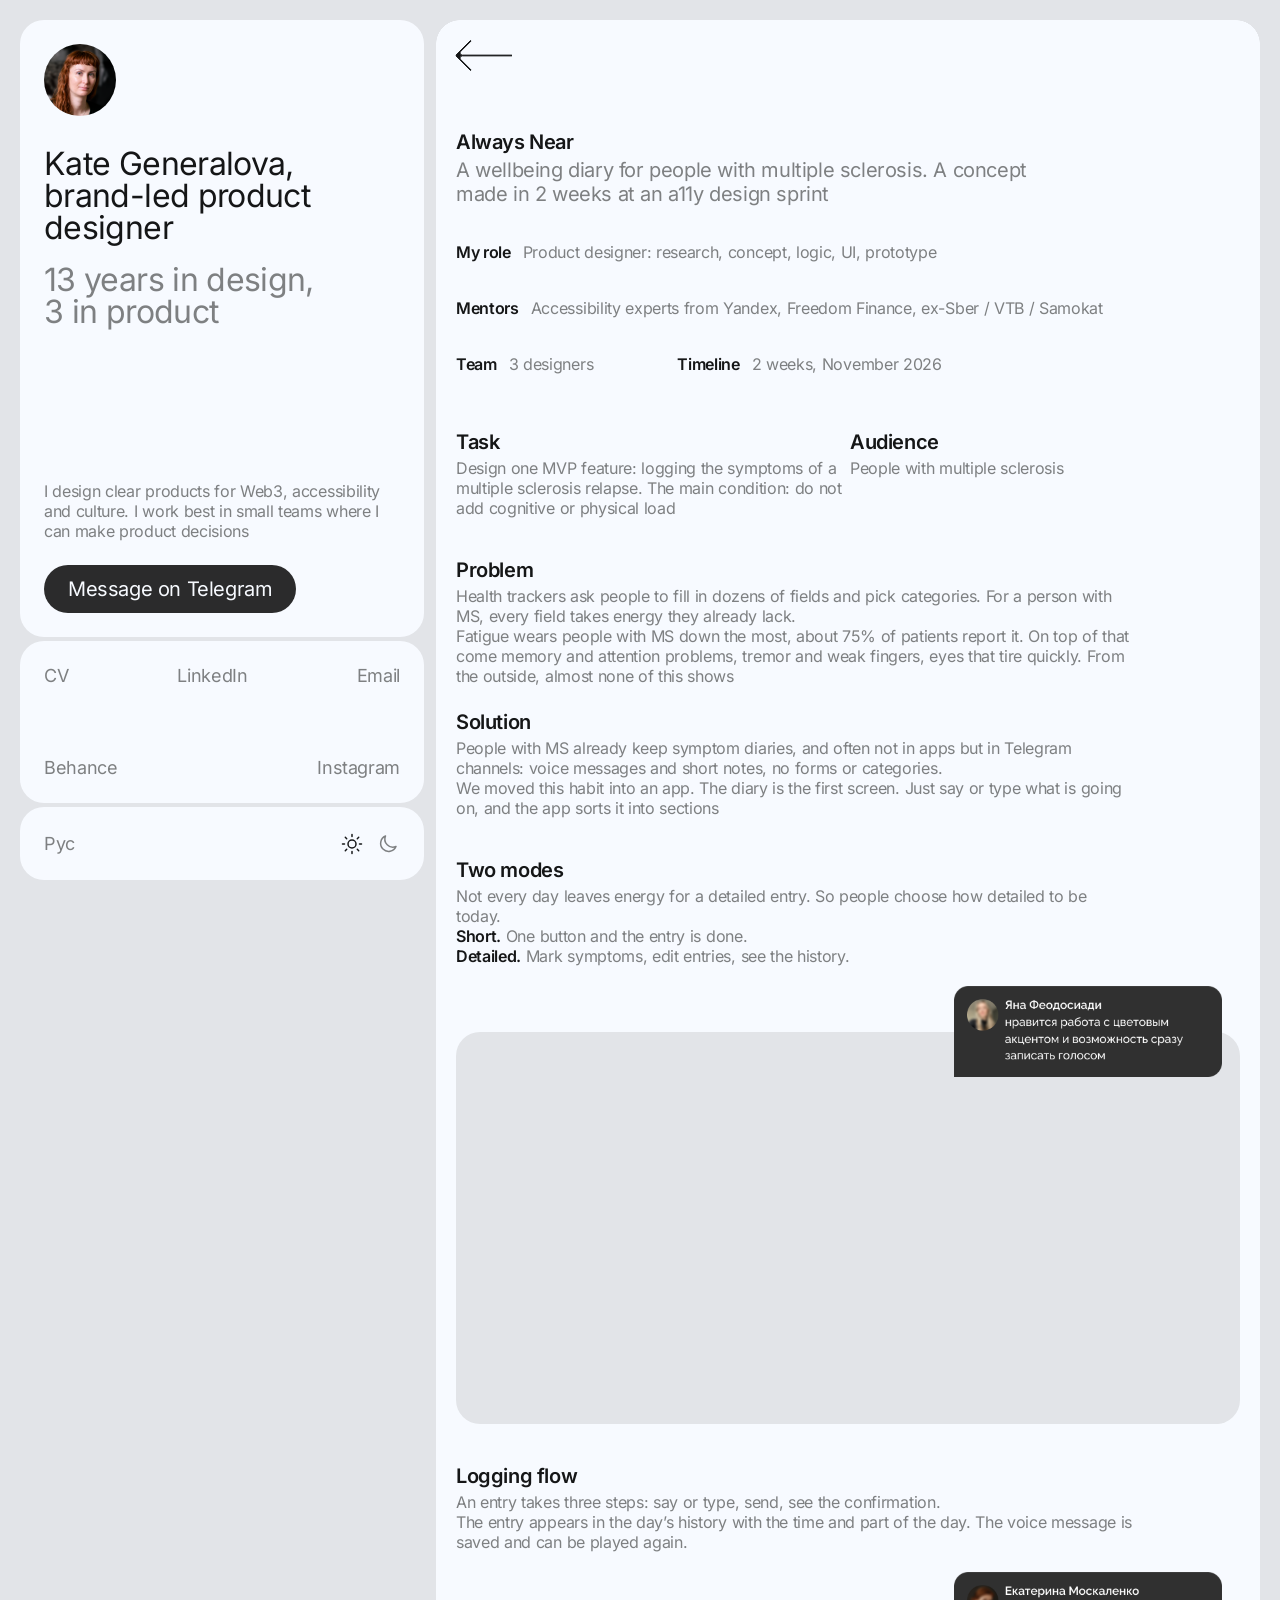
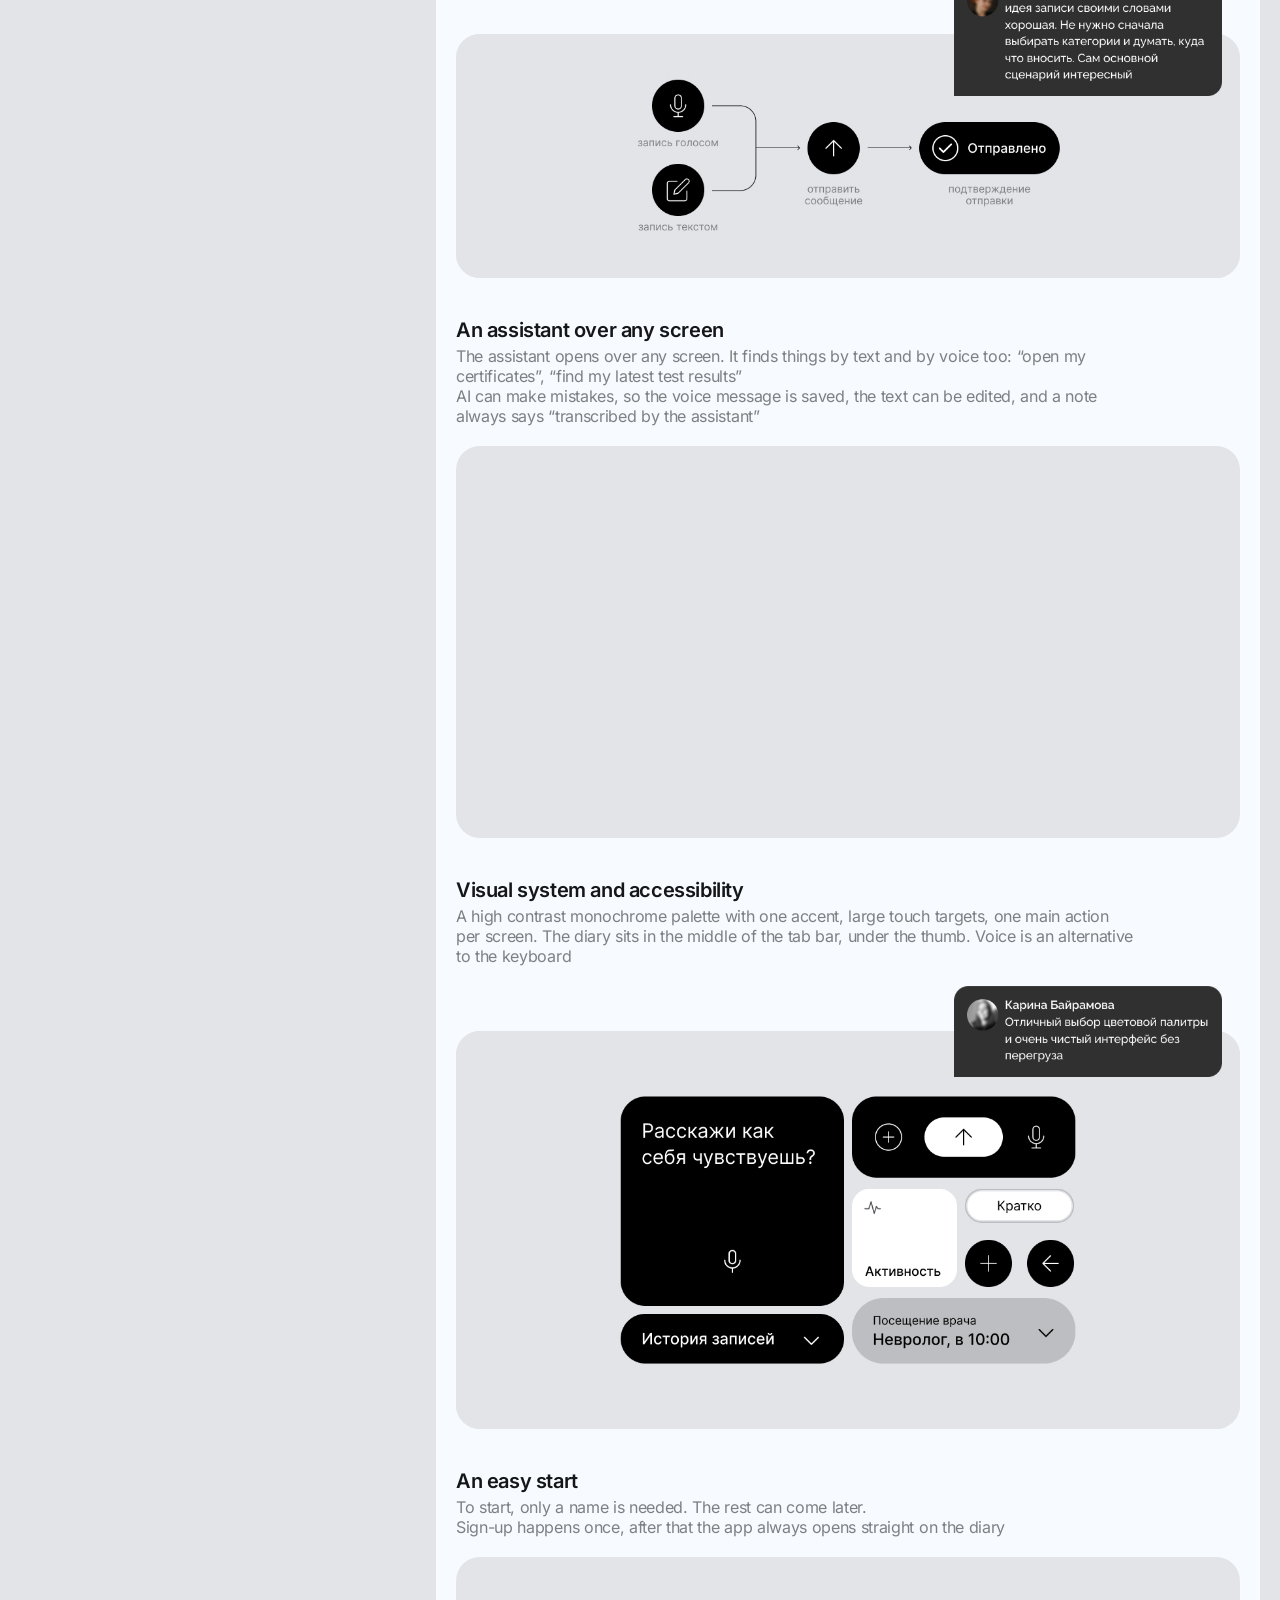
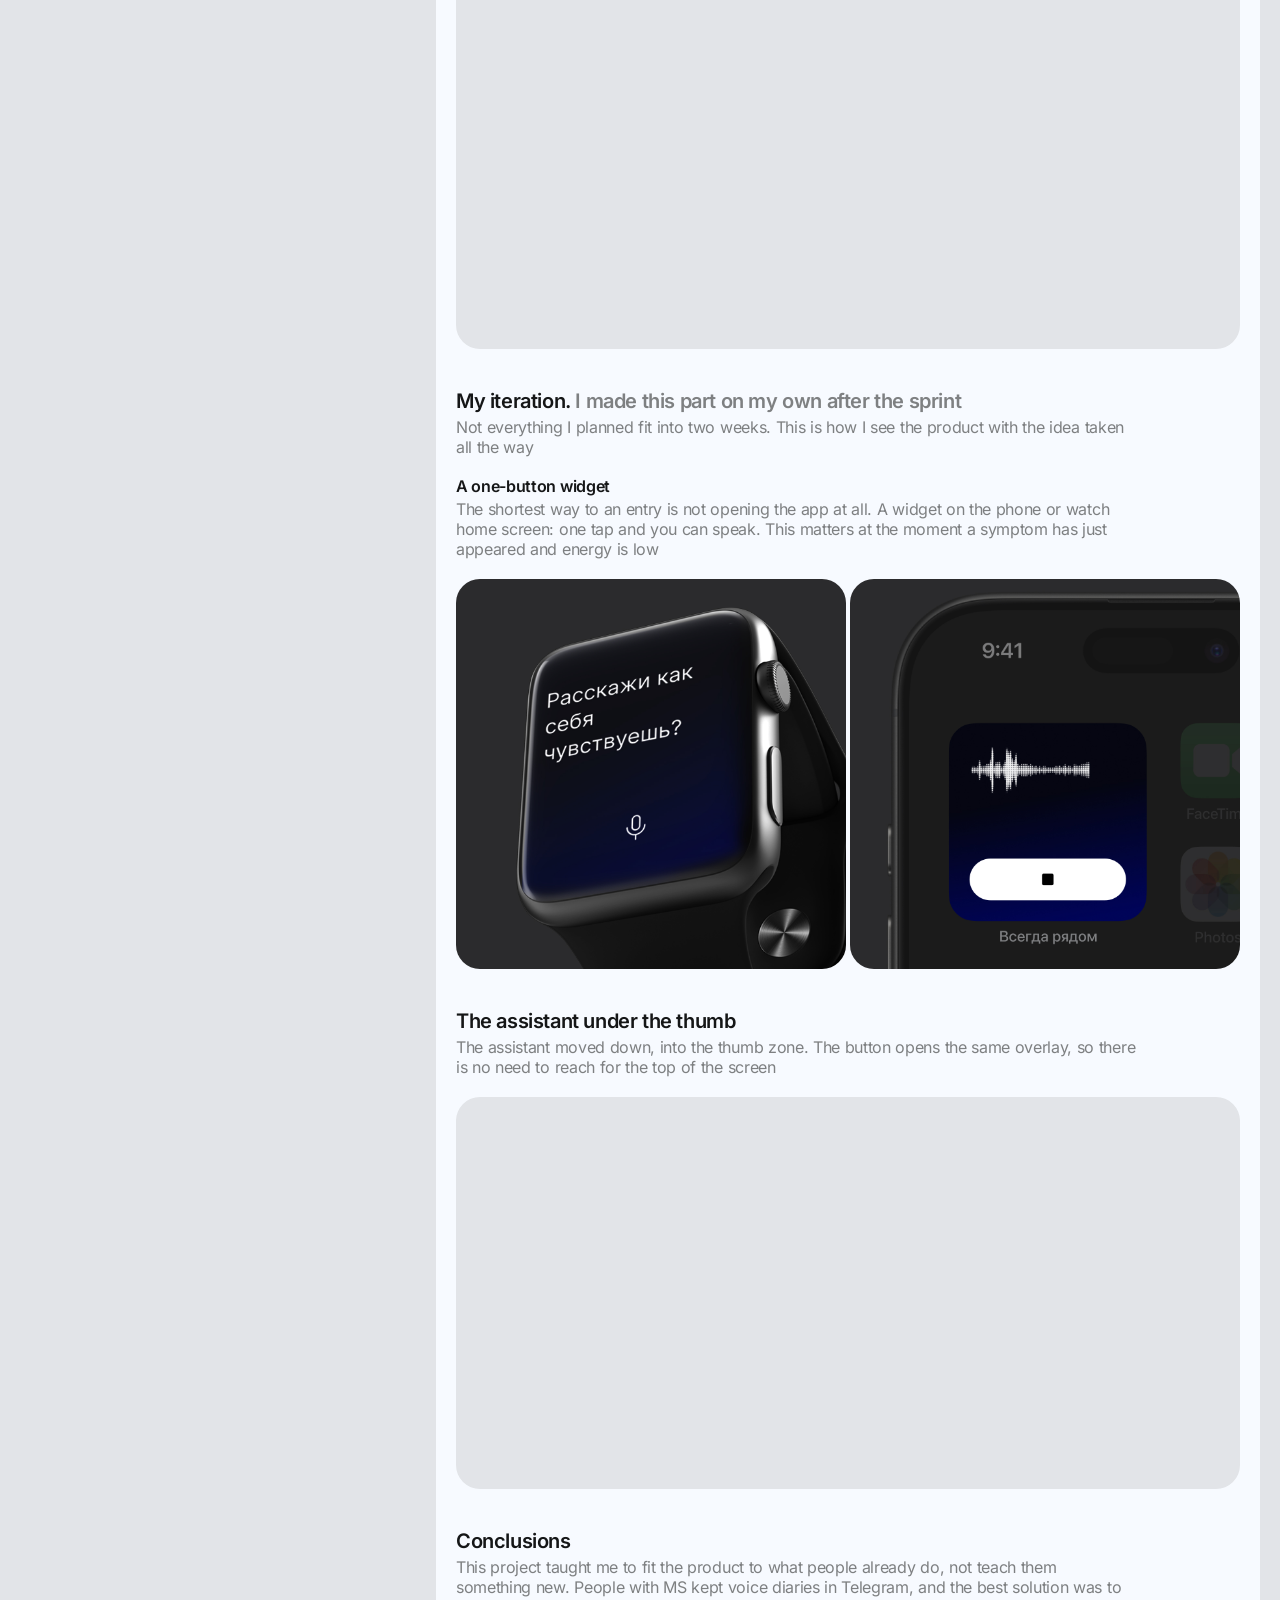
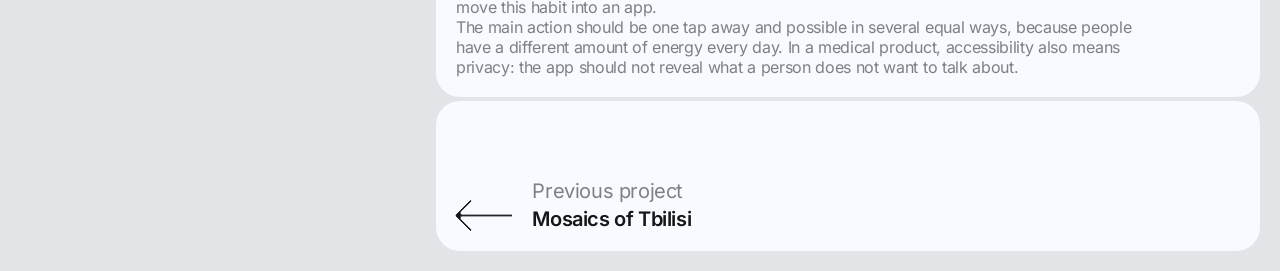
==== commit 325e821f: "Profile panel on case pages links to the home page Co-Authored-By: Claude Opus 5.5 <noreply@anthropi" ====
--- a/case_a11y.html
+++ b/case_a11y.html
@@ -39,6 +39,8 @@
 
   <aside class="sidebar">
     <section class="panel profile" aria-label="Профиль" data-i18n-aria="profile_label">
+      <!-- Click anywhere on the profile panel (photo, name, bio) to go to the home page. The Telegram button stays on top and keeps its own link. -->
+      <a class="profile-home" href="index.html" aria-label="На главную" data-i18n-aria="home_label"></a>
       <div class="profile-top">
         <img class="avatar" src="assets/avatar.png" width="72" height="72" alt="" data-i18n-alt="avatar">
         <h1 class="profile-name"><span class="t-heading-32 name" data-i18n="name">Катерина Генералова, продуктовый дизайнер с бренд-бэкграундом</span> <span class="t-heading-32 subtitle" data-i18n="subtitle">13 лет в дизайне,
--- a/css/styles.css
+++ b/css/styles.css
@@ -35,6 +35,11 @@
   display: grid; grid-template-rows: 1fr auto auto; gap: var(--space-4); }
 
 .profile { display: flex; flex-direction: column; justify-content: space-between; gap: var(--space-24); }
+/* Case pages: the whole profile panel links to the home page; the button sits above the link */
+.profile { position: relative; }
+.profile-home { position: absolute; inset: 0; z-index: 1; border-radius: var(--radius-panel); }
+.profile-home:focus-visible { outline-offset: -2px; border-radius: var(--radius-panel); }
+.profile .btn { position: relative; z-index: 2; }
 .avatar { width: 72px; height: 72px; border-radius: 50%; object-fit: cover; display: block; margin-bottom: var(--space-32); }
 .profile-name { font-weight: 400; }
 .profile-name .name { display: block; color: var(--color-text-primary); }
